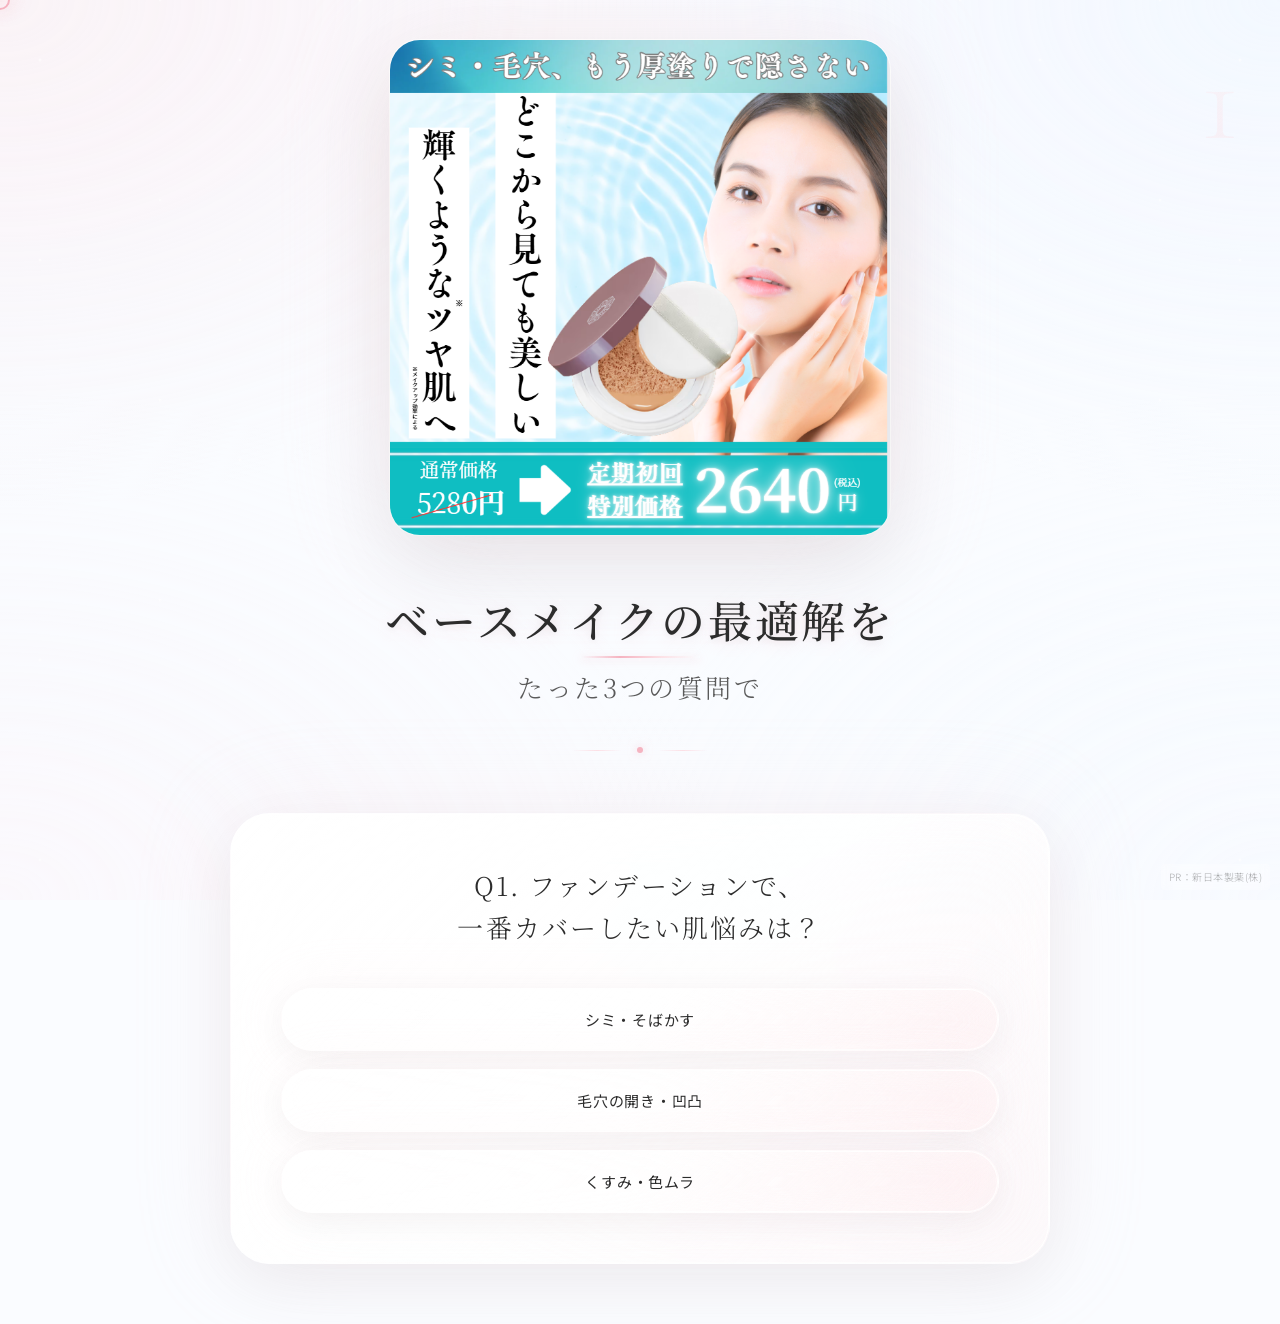
==== index.html @ d96830e3 "Remove comma from second line of main copy 🤖 Generated with [Claude Code](https://claude.com/claude-" ====
<!DOCTYPE html>
<html lang="ja">
<head>
    <meta charset="UTF-8">
    <meta name="viewport" content="width=device-width, initial-scale=1.0">
    <title>パーフェクトワン | 3つの質問で、ベースメイクの最適解を。</title>
    <link rel="stylesheet" href="styles.css">
    <link rel="preconnect" href="https://fonts.googleapis.com">
    <link rel="preconnect" href="https://fonts.gstatic.com" crossorigin>
    <link href="https://fonts.googleapis.com/css2?family=Cormorant+Garamond:wght@300;400;500;600&family=Noto+Serif+JP:wght@200;300;400;500&family=Noto+Sans+JP:wght@100;300;400;500;700&display=swap" rel="stylesheet">
    
    <!-- Meta Pixel Code -->
    <script>
    !function(f,b,e,v,n,t,s)
    {if(f.fbq)return;n=f.fbq=function(){n.callMethod?
    n.callMethod.apply(n,arguments):n.queue.push(arguments)};
    if(!f._fbq)f._fbq=n;n.push=n;n.loaded=!0;n.version='2.0';
    n.queue=[];t=b.createElement(e);t.async=!0;
    t.src=v;s=b.getElementsByTagName(e)[0];
    s.parentNode.insertBefore(t,s)}(window, document,'script',
    'https://connect.facebook.net/en_US/fbevents.js');
    fbq('init', '1067499045293329');
    fbq('track', 'PageView');
    </script>
    <noscript><img height="1" width="1" style="display:none"
    src="https://www.facebook.com/tr?id=1067499045293329&ev=PageView&noscript=1"
    /></noscript>
    <!-- End Meta Pixel Code -->
</head>
<body>
    <div id="app">
        <section id="section1" class="section active">
            <div class="container">
                <div class="main-visual">
                    <a href="https://www.shinnihonseiyaku.co.jp/lp/promotion/cosme/2375b_19/" class="product-link" target="_blank" rel="noopener noreferrer">
                        <img src="public/perfect-one-cushion.png" alt="パーフェクトワン グロウ＆カバークッションファンデーション" class="product-image">
                    </a>
                </div>
                <div class="main-copy-container">
                    <h1 class="main-copy">
                        <span class="copy-line1">ベースメイクの最適解を</span>
                        <span class="copy-line2">たった3つの質問で</span>
                    </h1>
                    <div class="copy-decoration">
                        <span class="deco-line"></span>
                        <span class="deco-dot"></span>
                        <span class="deco-line"></span>
                    </div>
                </div>
                <div class="question-area">
                    <h2 class="question-title">Q1. ファンデーションで、<br>一番カバーしたい肌悩みは？</h2>
                    <div class="options">
                        <button class="option-button q1-a" data-answer="A" onclick="selectAnswer(1, 'A')">
                            <span class="option-label">シミ・そばかす</span>
                        </button>
                        <button class="option-button q1-b" data-answer="B" onclick="selectAnswer(1, 'B')">
                            <span class="option-label">毛穴の開き・凹凸</span>
                        </button>
                        <button class="option-button q1-c" data-answer="C" onclick="selectAnswer(1, 'C')">
                            <span class="option-label">くすみ・色ムラ</span>
                        </button>
                    </div>
                </div>
            </div>
        </section>

        <section id="section2" class="section">
            <div class="container">
                <div class="progress-bar">
                    <span class="progress-text">Q2 / 全3問</span>
                    <div class="progress-track">
                        <div class="progress-fill" style="width: 66.67%;"></div>
                    </div>
                </div>
                <div class="question-area">
                    <h2 class="question-title">Q2. ファンデーションに、<br>本当に求めることは？</h2>
                    <div class="options">
                        <button class="option-button q2-a" data-answer="A" onclick="selectAnswer(2, 'A')">
                            <span class="option-label">テクニックいらずの手軽さ</span>
                        </button>
                        <button class="option-button q2-b" data-answer="B" onclick="selectAnswer(2, 'B')">
                            <span class="option-label">カバー力と<br>軽い付け心地の両立</span>
                        </button>
                        <button class="option-button q2-c" data-answer="C" onclick="selectAnswer(2, 'C')">
                            <span class="option-label">メイク中のスキンケア効果</span>
                        </button>
                    </div>
                </div>
            </div>
        </section>

        <section id="section3" class="section">
            <div class="container">
                <div class="progress-bar">
                    <span class="progress-text">Q3 / 全3問</span>
                    <div class="progress-track">
                        <div class="progress-fill" style="width: 100%;"></div>
                    </div>
                </div>
                <div class="question-area">
                    <h2 class="question-title">Q3. あなたが目指す、<br>理想の仕上がりは？</h2>
                    <div class="options">
                        <button class="option-button q3-a" data-answer="A" onclick="selectAnswer(3, 'A')">
                            <span class="option-label">うるおいに満ちたツヤ肌</span>
                        </button>
                        <button class="option-button q3-b" data-answer="B" onclick="selectAnswer(3, 'B')">
                            <span class="option-label">なめらかで均一な陶器肌</span>
                        </button>
                        <button class="option-button q3-c" data-answer="C" onclick="selectAnswer(3, 'C')">
                            <span class="option-label">血色感のある明るい肌</span>
                        </button>
                    </div>
                </div>
            </div>
        </section>

        <section id="loading-section" class="section">
            <div class="container">
                <div class="loading-content">
                    <p class="thank-you">ありがとうございます。</p>
                    <p class="leading-text">では、そんなあなたへ...</p>
                    <div class="loading-animation">
                        <div class="ripple-container">
                            <div class="ripple"></div>
                            <div class="ripple"></div>
                            <div class="ripple"></div>
                        </div>
                    </div>
                    <p class="loading-text">最適なご提案を準備しています...</p>
                </div>
            </div>
        </section>
    </div>

    <!-- PR表記 -->
    <footer class="pr-footer">
        <p>PR：新日本製薬(株)</p>
    </footer>

    <script src="script.js"></script>
</body>
</html>
---- styles.css ----
* {
    margin: 0;
    padding: 0;
    box-sizing: border-box;
}

:root {
    --primary-color: #ffffff;
    --accent-color: #fce0e5;
    --accent-light: #fff5f7;
    --accent-dark: #f5b3c0;
    --accent-gradient: linear-gradient(135deg, #fff0f3 0%, #fce0e5 50%, #f5b3c0 100%);
    --premium-gradient: linear-gradient(135deg, #fafcff 0%, #f5f9ff 25%, #fff5f8 75%, #fce0e5 100%);
    --glass-gradient: linear-gradient(135deg, rgba(255,255,255,0.9) 0%, rgba(255,255,255,0.7) 50%, rgba(252,224,229,0.3) 100%);
    --shine-gradient: linear-gradient(45deg, transparent 30%, rgba(255,255,255,0.8) 50%, transparent 70%);
    --text-primary: #2c2c2c;
    --text-secondary: #5a5a5a;
    --border-color: rgba(255, 255, 255, 0.3);
    --glass-bg: rgba(255, 255, 255, 0.85);
    --shadow-light: 0 10px 40px rgba(252, 224, 229, 0.3);
    --shadow-medium: 0 20px 60px rgba(252, 224, 229, 0.4);
    --shadow-glow: 0 0 80px rgba(252, 224, 229, 0.6);
    --backdrop-blur: blur(20px);
}

body {
    font-family: 'Noto Sans JP', 'Cormorant Garamond', -apple-system, BlinkMacSystemFont, sans-serif;
    background: #fafcff;
    color: var(--text-primary);
    line-height: 1.8;
    overflow-x: hidden;
    min-height: 100vh;
    position: relative;
    cursor: none;
    font-weight: 300;
    letter-spacing: 0.02em;
}

/* タッチデバイスではデフォルトカーソル */
@media (hover: none) and (pointer: coarse) {
    body {
        cursor: auto;
    }
    .cursor, .cursor-follower {
        display: none;
    }
}

/* 背景の水彩エフェクト */
body::before {
    content: '';
    position: fixed;
    top: 0;
    left: 0;
    right: 0;
    bottom: 0;
    background: 
        radial-gradient(ellipse at top left, rgba(252, 224, 229, 0.4) 0%, transparent 40%),
        radial-gradient(ellipse at top right, rgba(230, 240, 255, 0.4) 0%, transparent 40%),
        radial-gradient(ellipse at bottom left, rgba(255, 240, 245, 0.3) 0%, transparent 40%),
        radial-gradient(ellipse at bottom right, rgba(240, 248, 255, 0.3) 0%, transparent 40%);
    opacity: 0.8;
    z-index: 0;
    animation: watercolor 20s ease-in-out infinite;
}

@keyframes watercolor {
    0%, 100% {
        transform: scale(1) rotate(0deg);
        filter: blur(40px);
    }
    50% {
        transform: scale(1.1) rotate(5deg);
        filter: blur(60px);
    }
}

/* キラキラエフェクト */
body::after {
    content: '';
    position: fixed;
    top: 0;
    left: 0;
    width: 100%;
    height: 100%;
    background-image: 
        radial-gradient(2px 2px at 20% 30%, rgba(255,255,255,0.9), transparent),
        radial-gradient(2px 2px at 60% 70%, rgba(255,255,255,0.8), transparent),
        radial-gradient(1px 1px at 90% 10%, rgba(255,255,255,0.9), transparent),
        radial-gradient(1px 1px at 15% 80%, rgba(255,255,255,0.8), transparent);
    background-size: 200px 200px;
    background-position: 0 0, 40px 60px, 130px 270px, 70px 100px;
    animation: sparkle 10s linear infinite;
    z-index: 1;
    pointer-events: none;
}

@keyframes sparkle {
    to {
        background-position: 200px 0, 240px 60px, 330px 270px, 270px 100px;
    }
}

/* カスタムカーソル */
.cursor {
    position: absolute;
    width: 20px;
    height: 20px;
    border: 2px solid var(--accent-dark);
    background: rgba(252, 224, 229, 0.2);
    border-radius: 50%;
    pointer-events: none;
    z-index: 9999;
    transform: translate(-50%, -50%);
    box-shadow: 
        0 0 20px rgba(252, 224, 229, 0.6),
        inset 0 0 10px rgba(255, 255, 255, 0.3);
    transition: opacity 0.3s ease, border-color 0.3s ease, background-color 0.3s ease, transform 0.3s ease;
    will-change: left, top;
}

.cursor-follower {
    position: absolute;
    width: 40px;
    height: 40px;
    background: radial-gradient(circle, rgba(252, 224, 229, 0.4) 0%, transparent 70%);
    border-radius: 50%;
    pointer-events: none;
    z-index: 9998;
    transform: translate(-50%, -50%);
    filter: blur(4px);
    transition: opacity 0.3s ease;
    will-change: left, top;
}

.cursor.cursor-hover {
    border-color: var(--accent-color);
    background: rgba(252, 224, 229, 0.4);
    transform: translate(-50%, -50%) scale(1.5);
}

.cursor-follower.cursor-hover {
    transform: translate(-50%, -50%) scale(1.2);
    background: radial-gradient(circle, rgba(252, 224, 229, 0.6) 0%, transparent 70%);
}

#app {
    min-height: 100vh;
    position: relative;
    z-index: 2;
}

.section {
    display: none;
    min-height: 100vh;
    padding: 40px 0 60px 0;
    opacity: 0;
    transform: translateY(30px);
    transition: all 0.8s cubic-bezier(0.25, 0.46, 0.45, 0.94);
}

.section.active {
    display: flex;
    align-items: center;
    justify-content: center;
    opacity: 1;
    transform: translateY(0);
    animation: sectionReveal 0.8s cubic-bezier(0.25, 0.46, 0.45, 0.94);
}

@keyframes sectionReveal {
    0% {
        opacity: 0;
        transform: translateY(30px) scale(0.98);
        filter: blur(8px);
    }
    100% {
        opacity: 1;
        transform: translateY(0) scale(1);
        filter: blur(0);
    }
}

.container {
    max-width: 900px;
    margin: 0 auto;
    padding: 0 40px;
    width: 100%;
}

/* 質問番号表示 */
.question-number {
    position: absolute;
    top: 40px;
    right: 40px;
    font-size: 120px;
    font-weight: 100;
    color: transparent;
    font-family: 'Cormorant Garamond', serif;
    line-height: 1;
    z-index: 1;
    background: linear-gradient(135deg, rgba(252, 224, 229, 0.2), rgba(252, 224, 229, 0.4));
    -webkit-background-clip: text;
    background-clip: text;
    animation: numberGlow 3s ease-in-out infinite;
}

@keyframes numberGlow {
    0%, 100% {
        filter: drop-shadow(0 0 20px rgba(252, 224, 229, 0.5));
    }
    50% {
        filter: drop-shadow(0 0 40px rgba(252, 224, 229, 0.8));
    }
}

.main-visual {
    text-align: center;
    margin-bottom: 50px;
    position: relative;
}

.product-image {
    width: 100%;
    max-width: 500px;
    height: auto;
    border-radius: 30px;
    box-shadow: 
        0 30px 80px rgba(0, 0, 0, 0.08),
        0 0 0 1px rgba(255, 255, 255, 0.9),
        inset 0 0 30px rgba(255, 255, 255, 0.5),
        0 0 120px rgba(252, 224, 229, 0.4);
    transition: all 0.6s cubic-bezier(0.25, 0.46, 0.45, 0.94);
    animation: floatImage 8s ease-in-out infinite;
    position: relative;
    overflow: hidden;
}

.product-image::before {
    content: '';
    position: absolute;
    top: -50%;
    left: -50%;
    width: 200%;
    height: 200%;
    background: var(--shine-gradient);
    transform: rotate(45deg);
    animation: imageShine 6s ease-in-out infinite;
}

@keyframes imageShine {
    0%, 100% {
        transform: translateX(-100%) translateY(-100%) rotate(45deg);
    }
    50% {
        transform: translateX(100%) translateY(100%) rotate(45deg);
    }
}

@keyframes floatImage {
    0%, 100% {
        transform: translateY(0);
    }
    25% {
        transform: translateY(-15px);
    }
    75% {
        transform: translateY(-5px);
    }
}

.product-image:hover {
    transform: scale(1.02);
    box-shadow: 
        0 40px 100px rgba(0, 0, 0, 0.1),
        0 0 0 1px rgba(255, 255, 255, 1),
        0 0 150px rgba(252, 224, 229, 0.6);
}

.main-copy-container {
    text-align: center;
    margin-bottom: 60px;
    opacity: 0;
    animation: fadeInUp 1s ease-out 0.3s forwards;
}


.main-copy {
    font-family: 'Noto Serif JP', 'Cormorant Garamond', serif;
    color: var(--text-primary);
    line-height: 1.6;
    margin-bottom: 40px;
    text-align: center;
}

.copy-line1 {
    display: block;
    font-size: clamp(28px, 4.5vw, 44px);
    font-weight: 500;
    letter-spacing: 0.06em;
    margin-bottom: 16px;
    opacity: 0;
    animation: fadeInRight 0.8s ease-out 0.6s forwards;
    color: var(--text-primary);
    text-shadow: 
        0 4px 16px rgba(252, 224, 229, 0.6),
        0 2px 8px rgba(0, 0, 0, 0.08);
    position: relative;
    line-height: 1.2;
}

.copy-line1::after {
    content: '';
    position: absolute;
    bottom: -12px;
    left: 50%;
    transform: translateX(-50%);
    width: 120px;
    height: 2px;
    background: linear-gradient(90deg, transparent, var(--accent-dark), var(--accent-color), transparent);
    opacity: 0;
    animation: fadeIn 1s ease-out 1.2s forwards;
    box-shadow: 0 2px 8px rgba(245, 179, 192, 0.4);
}

.copy-line2 {
    display: block;
    font-size: clamp(20px, 3vw, 26px);
    font-weight: 300;
    letter-spacing: 0.1em;
    opacity: 0;
    animation: fadeInLeft 0.8s ease-out 0.9s forwards;
    position: relative;
    color: var(--text-secondary);
    margin-top: 20px;
}


@keyframes numberPulse {
    0%, 100% {
        transform: scale(1) translateY(0);
        color: var(--accent-dark);
    }
    50% {
        transform: scale(1.05) translateY(-2px);
        color: var(--accent-color);
    }
}

@keyframes numberGlow {
    0%, 100% {
        opacity: 0.6;
        transform: translate(-50%, -50%) scale(1);
    }
    50% {
        opacity: 0.9;
        transform: translate(-50%, -50%) scale(1.1);
    }
}

.copy-decoration {
    display: flex;
    align-items: center;
    justify-content: center;
    gap: 15px;
    opacity: 0;
    animation: fadeIn 1s ease-out 1.4s forwards;
    margin-top: 30px;
}

.deco-line {
    display: inline-block;
    width: 50px;
    height: 1px;
    background: linear-gradient(90deg, transparent, var(--accent-color), transparent);
    position: relative;
    overflow: hidden;
}

.deco-line::after {
    content: '';
    position: absolute;
    top: 0;
    left: -100%;
    width: 100%;
    height: 100%;
    background: linear-gradient(90deg, transparent, rgba(255,255,255,0.8), transparent);
    animation: lineShine 3s ease-in-out infinite;
}

@keyframes lineShine {
    0% {
        left: -100%;
    }
    50%, 100% {
        left: 100%;
    }
}

.deco-dot {
    display: inline-block;
    width: 6px;
    height: 6px;
    background: var(--accent-dark);
    border-radius: 50%;
    box-shadow: 0 0 10px rgba(245, 179, 192, 0.6);
    animation: dotGlow 2s ease-in-out infinite;
}

@keyframes dotGlow {
    0%, 100% {
        box-shadow: 0 0 10px rgba(245, 179, 192, 0.6);
    }
    50% {
        box-shadow: 0 0 20px rgba(245, 179, 192, 0.9);
    }
}

@keyframes fadeInDown {
    from {
        opacity: 0;
        transform: translateY(-20px);
    }
    to {
        opacity: 1;
        transform: translateY(0);
    }
}

@keyframes fadeInRight {
    from {
        opacity: 0;
        transform: translateX(-30px);
    }
    to {
        opacity: 1;
        transform: translateX(0);
    }
}

@keyframes fadeInLeft {
    from {
        opacity: 0;
        transform: translateX(30px);
    }
    to {
        opacity: 1;
        transform: translateX(0);
    }
}

@keyframes fadeIn {
    from {
        opacity: 0;
    }
    to {
        opacity: 1;
    }
}


.progress-bar {
    margin-bottom: 60px;
    opacity: 0;
    animation: fadeInUp 0.8s ease-out 0.2s forwards;
}

.progress-text {
    display: block;
    text-align: center;
    font-size: 13px;
    color: var(--text-secondary);
    margin-bottom: 20px;
    font-weight: 400;
    letter-spacing: 0.12em;
    text-transform: none;
    font-family: 'Noto Sans JP', sans-serif;
}

.progress-track {
    width: 100%;
    height: 8px;
    background: linear-gradient(90deg, rgba(252, 224, 229, 0.1), rgba(252, 224, 229, 0.2));
    border-radius: 100px;
    overflow: hidden;
    position: relative;
    box-shadow: 
        inset 0 2px 4px rgba(0, 0, 0, 0.05),
        0 0 20px rgba(252, 224, 229, 0.2);
}

.progress-fill {
    height: 100%;
    background: linear-gradient(90deg, #fce0e5 0%, #f5b3c0 50%, #fce0e5 100%);
    background-size: 200% 100%;
    border-radius: 100px;
    transition: width 1s cubic-bezier(0.65, 0, 0.35, 1);
    position: relative;
    box-shadow: 0 0 20px rgba(245, 179, 192, 0.6);
    animation: gradientFlow 3s ease infinite;
}

@keyframes gradientFlow {
    0% {
        background-position: 0% 50%;
    }
    100% {
        background-position: 200% 50%;
    }
}

.progress-fill::after {
    content: '';
    position: absolute;
    top: 0;
    left: 0;
    right: 0;
    bottom: 0;
    background: linear-gradient(90deg, transparent, rgba(255, 255, 255, 0.8), transparent);
    animation: shimmer 2s infinite;
}

@keyframes shimmer {
    0% {
        transform: translateX(-200%);
    }
    100% {
        transform: translateX(200%);
    }
}

.question-area {
    background: var(--glass-gradient);
    backdrop-filter: var(--backdrop-blur);
    padding: 50px;
    border-radius: 40px;
    box-shadow: 
        0 20px 60px rgba(0, 0, 0, 0.05),
        inset 0 0 0 1px rgba(255, 255, 255, 0.9),
        inset 0 0 80px rgba(255, 255, 255, 0.5),
        0 0 100px rgba(252, 224, 229, 0.3);
    border: 1px solid var(--border-color);
    opacity: 0;
    animation: fadeInUp 0.8s ease-out 0.4s forwards;
    position: relative;
    overflow: hidden;
}

.question-area::before {
    content: '';
    position: absolute;
    top: -100%;
    left: -100%;
    width: 300%;
    height: 300%;
    background: radial-gradient(circle, rgba(255, 255, 255, 0.4) 0%, transparent 70%);
    animation: glassRotate 20s linear infinite;
    pointer-events: none;
}

@keyframes glassRotate {
    to {
        transform: rotate(360deg);
    }
}

.question-title {
    font-family: 'Noto Serif JP', serif;
    font-size: clamp(20px, 2.8vw, 26px);
    font-weight: 300;
    text-align: center;
    margin-bottom: 40px;
    color: var(--text-primary);
    letter-spacing: 0.08em;
    line-height: 1.6;
    position: relative;
    z-index: 1;
    white-space: nowrap;
}

.options {
    display: flex;
    flex-direction: column;
    gap: 18px;
    position: relative;
    z-index: 1;
}

.option-button {
    background: var(--glass-gradient);
    backdrop-filter: var(--backdrop-blur);
    border: 1px solid rgba(255, 255, 255, 0.5);
    border-radius: 60px;
    padding: 20px 40px;
    font-size: 15px;
    font-weight: 400;
    font-family: 'Noto Sans JP', sans-serif;
    color: var(--text-primary);
    cursor: none;
    transition: all 0.35s cubic-bezier(0.25, 0.46, 0.45, 0.94);
    text-align: center;
    position: relative;
    overflow: hidden;
    letter-spacing: 0.05em;
    opacity: 0;
    animation: fadeInUp 0.6s ease-out forwards;
    box-shadow: 
        0 8px 32px rgba(0, 0, 0, 0.04),
        inset 0 0 0 1px rgba(255, 255, 255, 0.9),
        inset 0 0 40px rgba(255, 255, 255, 0.3),
        0 0 60px rgba(252, 224, 229, 0.2);
}

.option-button::before {
    content: '';
    position: absolute;
    top: 0;
    left: -100%;
    width: 100%;
    height: 100%;
    background: var(--shine-gradient);
    transition: left 0.5s ease;
}

.option-button:hover::before {
    left: 100%;
}

.option-button:nth-child(1) {
    animation-delay: 0.3s;
}

.option-button:nth-child(2) {
    animation-delay: 0.4s;
}

.option-button:nth-child(3) {
    animation-delay: 0.5s;
}

.option-button:hover {
    transform: translateY(-3px);
    box-shadow: 
        0 12px 40px rgba(0, 0, 0, 0.08),
        inset 0 0 0 1px rgba(255, 255, 255, 1),
        inset 0 0 60px rgba(252, 224, 229, 0.3),
        0 0 80px rgba(252, 224, 229, 0.4);
    border-color: rgba(252, 224, 229, 0.5);
    background: linear-gradient(135deg, rgba(255,255,255,0.95) 0%, rgba(255,255,255,0.8) 50%, rgba(252,224,229,0.4) 100%);
}

.option-button:active {
    transform: translateY(-1px);
}

.option-label {
    position: relative;
    z-index: 1;
    white-space: nowrap;
}

/* ローディング画面 */
.loading-content {
    text-align: center;
    padding: 80px 20px;
    position: relative;
}

.thank-you {
    font-family: 'Cormorant Garamond', 'Noto Serif JP', serif;
    font-size: 36px;
    font-weight: 300;
    color: var(--text-primary);
    margin-bottom: 30px;
    opacity: 0;
    animation: fadeInUp 1s ease-out forwards;
    letter-spacing: 0.1em;
    text-shadow: 0 2px 10px rgba(0, 0, 0, 0.05);
    white-space: nowrap;
}

.leading-text {
    font-family: 'Noto Sans JP', sans-serif;
    font-size: 20px;
    font-weight: 300;
    color: var(--text-secondary);
    margin-bottom: 80px;
    opacity: 0;
    animation: fadeInUp 1s ease-out 0.3s forwards;
    letter-spacing: 0.08em;
}

.loading-animation {
    margin: 80px auto;
    position: relative;
    width: 250px;
    height: 250px;
}

.ripple-container {
    position: relative;
    width: 100%;
    height: 100%;
    filter: drop-shadow(0 0 20px rgba(252, 224, 229, 0.5));
}

.ripple {
    position: absolute;
    border: 3px solid;
    border-radius: 50%;
    opacity: 0;
    background: transparent;
    animation: rippleAnimation 4s cubic-bezier(0.25, 0.46, 0.45, 0.94) infinite;
    border-image: linear-gradient(45deg, var(--accent-color), var(--accent-dark)) 1;
}

@keyframes rippleAnimation {
    0% {
        top: 50%;
        left: 50%;
        width: 0;
        height: 0;
        margin-top: 0;
        margin-left: 0;
        opacity: 1;
        filter: blur(0);
    }
    70% {
        opacity: 0.5;
        filter: blur(1px);
    }
    100% {
        top: 50%;
        left: 50%;
        width: 100%;
        height: 100%;
        margin-top: -50%;
        margin-left: -50%;
        opacity: 0;
        filter: blur(2px);
    }
}

.loading-text {
    font-size: 20px;
    color: var(--text-secondary);
    opacity: 0;
    animation: fadeInUp 1s ease-out 0.6s forwards, pulse 2.5s ease-in-out 1.8s infinite;
    letter-spacing: 0.05em;
    white-space: nowrap;
}

@keyframes pulse {
    0%, 100% {
        opacity: 1;
        transform: scale(1);
    }
    50% {
        opacity: 0.8;
        transform: scale(1.02);
    }
}

@keyframes fadeInUp {
    from {
        opacity: 0;
        transform: translateY(40px);
    }
    to {
        opacity: 1;
        transform: translateY(0);
    }
}

.fade-out {
    animation: fadeOut 0.5s cubic-bezier(0.25, 0.46, 0.45, 0.94) forwards;
}

@keyframes fadeOut {
    from {
        opacity: 1;
        transform: translateX(0);
        filter: blur(0);
    }
    to {
        opacity: 0;
        transform: translateX(-20px);
        filter: blur(5px);
    }
}

/* パーティクル */
.particles {
    position: fixed;
    top: 0;
    left: 0;
    width: 100%;
    height: 100%;
    pointer-events: none;
    z-index: 1;
}

.particle {
    position: absolute;
    width: 4px;
    height: 4px;
    background: radial-gradient(circle, rgba(255, 255, 255, 0.9) 0%, rgba(252, 224, 229, 0.6) 100%);
    border-radius: 50%;
    opacity: 0;
    animation: float linear infinite;
    box-shadow: 
        0 0 10px rgba(255, 255, 255, 0.8),
        0 0 20px rgba(252, 224, 229, 0.6);
}

@keyframes float {
    from {
        transform: translateY(100vh) translateX(0) rotate(0deg);
        opacity: 0;
    }
    10% {
        opacity: 1;
    }
    90% {
        opacity: 1;
    }
    to {
        transform: translateY(-100vh) translateX(100px) rotate(720deg);
        opacity: 0;
    }
}

/* 選択されたボタンのキラキラエフェクト */
.selected {
    animation: selectedGlow 0.8s ease-out;
    background: linear-gradient(135deg, var(--accent-light) 0%, var(--accent-color) 50%, var(--accent-dark) 100%) !important;
    color: #fff !important;
    box-shadow: 
        0 12px 40px rgba(245, 179, 192, 0.4),
        inset 0 0 0 1px rgba(255, 255, 255, 0.9),
        inset 0 0 60px rgba(255, 255, 255, 0.3),
        0 0 100px rgba(252, 224, 229, 0.5) !important;
}

@keyframes selectedGlow {
    0% {
        box-shadow: 0 0 0 0 rgba(252, 224, 229, 0.8);
    }
    100% {
        box-shadow: 0 0 0 40px rgba(252, 224, 229, 0);
    }
}

@media (max-width: 768px) {
    .section {
        padding: 30px 0 50px 0;
    }
    
    .container {
        padding: 0 20px;
    }
    
    .question-number {
        font-size: 80px;
        top: 20px;
        right: 20px;
    }
    
    .product-image {
        max-width: 350px;
    }
    
    .main-visual {
        margin-bottom: 30px;
    }
    
    .main-copy-container {
        margin-bottom: 40px;
    }
    
    .copy-line1 {
        font-size: 28px;
        margin-bottom: 12px;
    }
    
    .copy-line2 {
        font-size: 20px;
        margin-top: 16px;
    }
    
    .copy-decoration {
        margin-top: 20px;
    }
    
    .question-title {
        font-size: 16px;
        margin-bottom: 30px;
        white-space: normal;
        line-height: 1.6;
        padding: 0 10px;
    }

    #section1 .question-title {
        transform: scale(1);
        letter-spacing: 0.05em;
    }

    #section2 .question-title {
        transform: scale(1);
        letter-spacing: 0.05em;
    }

    #section3 .question-title {
        transform: scale(1);
        letter-spacing: 0.05em;
    }
    
    .question-area {
        padding: 35px 20px;
        border-radius: 30px;
        overflow: hidden;
    }
    
    .option-button {
        padding: 20px 35px;
        font-size: 15px;
    }

    .option-button.q1-a .option-label {
        white-space: nowrap;
    }

    .option-button.q1-b .option-label {
        white-space: nowrap;
    }

    .option-button.q1-c .option-label {
        white-space: nowrap;
    }

    .option-button.q2-a .option-label {
        white-space: nowrap;
        transform: scale(0.95);
    }

    .option-button.q2-b .option-label {
        white-space: normal;
        line-height: 1.5;
        transform: scale(0.95);
    }

    .option-button.q2-c .option-label {
        white-space: nowrap;
        transform: scale(0.92);
    }

    .option-button.q3-a .option-label {
        white-space: nowrap;
    }

    .option-button.q3-b .option-label {
        white-space: nowrap;
    }

    .option-button.q3-c .option-label {
        white-space: nowrap;
    }

    .options {
        gap: 16px;
    }
    
    .thank-you {
        font-size: 24px;
        white-space: nowrap;
        letter-spacing: 0.08em;
    }
    
    .leading-text {
        font-size: 18px;
    }
    
    .loading-text {
        font-size: 17px;
        white-space: nowrap;
    }
}

@media (max-width: 480px) {
    .question-title {
        font-size: 15px;
        white-space: normal;
        line-height: 1.6;
    }

    #section1 .question-title {
        transform: scale(1);
        letter-spacing: 0.04em;
    }

    #section2 .question-title {
        transform: scale(1);
        letter-spacing: 0.04em;
    }

    #section3 .question-title {
        transform: scale(1);
        letter-spacing: 0.04em;
    }

    .option-button.q2-a .option-label {
        transform: scale(0.90);
    }

    .option-button.q2-b .option-label {
        transform: scale(0.90);
    }

    .option-button.q2-c .option-label {
        transform: scale(0.88);
    }
    
    .question-area {
        padding: 30px 15px;
    }
    
    .thank-you {
        font-size: 22px;
        transform: scale(0.95);
    }
    
    .loading-text {
        font-size: 16px;
        transform: scale(0.92);
    }
}

@media (max-width: 380px) {
    #section1 .question-title {
        transform: scale(1);
        letter-spacing: 0.03em;
    }

    #section2 .question-title {
        transform: scale(1);
        letter-spacing: 0.03em;
    }

    #section3 .question-title {
        transform: scale(1);
        letter-spacing: 0.03em;
    }

    .option-button.q2-a .option-label {
        transform: scale(0.85);
    }

    .option-button.q2-b .option-label {
        transform: scale(0.85);
    }

    .option-button.q2-c .option-label {
        transform: scale(0.82);
    }
    
    .thank-you {
        font-size: 20px;
        transform: scale(0.85);
        letter-spacing: 0.04em;
    }
    
    .loading-text {
        font-size: 15px;
        transform: scale(0.82);
        letter-spacing: 0.03em;
    }
    
    .leading-text {
        font-size: 17px;
    }
}

@media (max-height: 800px) {
    .section {
        padding: 30px 0 50px 0;
    }
    
    .product-image {
        max-width: 320px;
    }
    
    .main-visual {
        margin-bottom: 20px;
    }
    
    .main-copy-container {
        margin-bottom: 25px;
    }
    
    .copy-line1 {
        font-size: clamp(26px, 4vw, 38px);
    }
    
    .copy-line2 {
        font-size: clamp(18px, 2.8vw, 24px);
    }
    
    .question-area {
        padding: 30px 35px;
    }
    
    .question-title {
        margin-bottom: 25px;
        font-size: clamp(18px, 2.5vw, 24px);
    }
    
    .option-button {
        padding: 16px 35px;
        font-size: 14px;
    }
    
    .options {
        gap: 14px;
    }
    
    .question-number {
        font-size: 100px;
    }
}

@media (prefers-reduced-motion: reduce) {
    * {
        animation-duration: 0.01ms !important;
        animation-iteration-count: 1 !important;
        transition-duration: 0.01ms !important;
    }
}
/* PR表記 */
.pr-footer {
    position: fixed;
    bottom: 10px;
    right: 10px;
    z-index: 1000;
    font-size: 10px;
    color: rgba(44, 44, 44, 0.4);
    font-weight: 300;
    letter-spacing: 0.05em;
    pointer-events: none;
}

.pr-footer p {
    margin: 0;
    padding: 4px 8px;
    background: rgba(255, 255, 255, 0.3);
    border-radius: 4px;
    backdrop-filter: blur(5px);
}

@media (max-width: 768px) {
    .pr-footer {
        font-size: 9px;
        bottom: 8px;
        right: 8px;
    }
    
    .pr-footer p {
        padding: 3px 6px;
    }
}
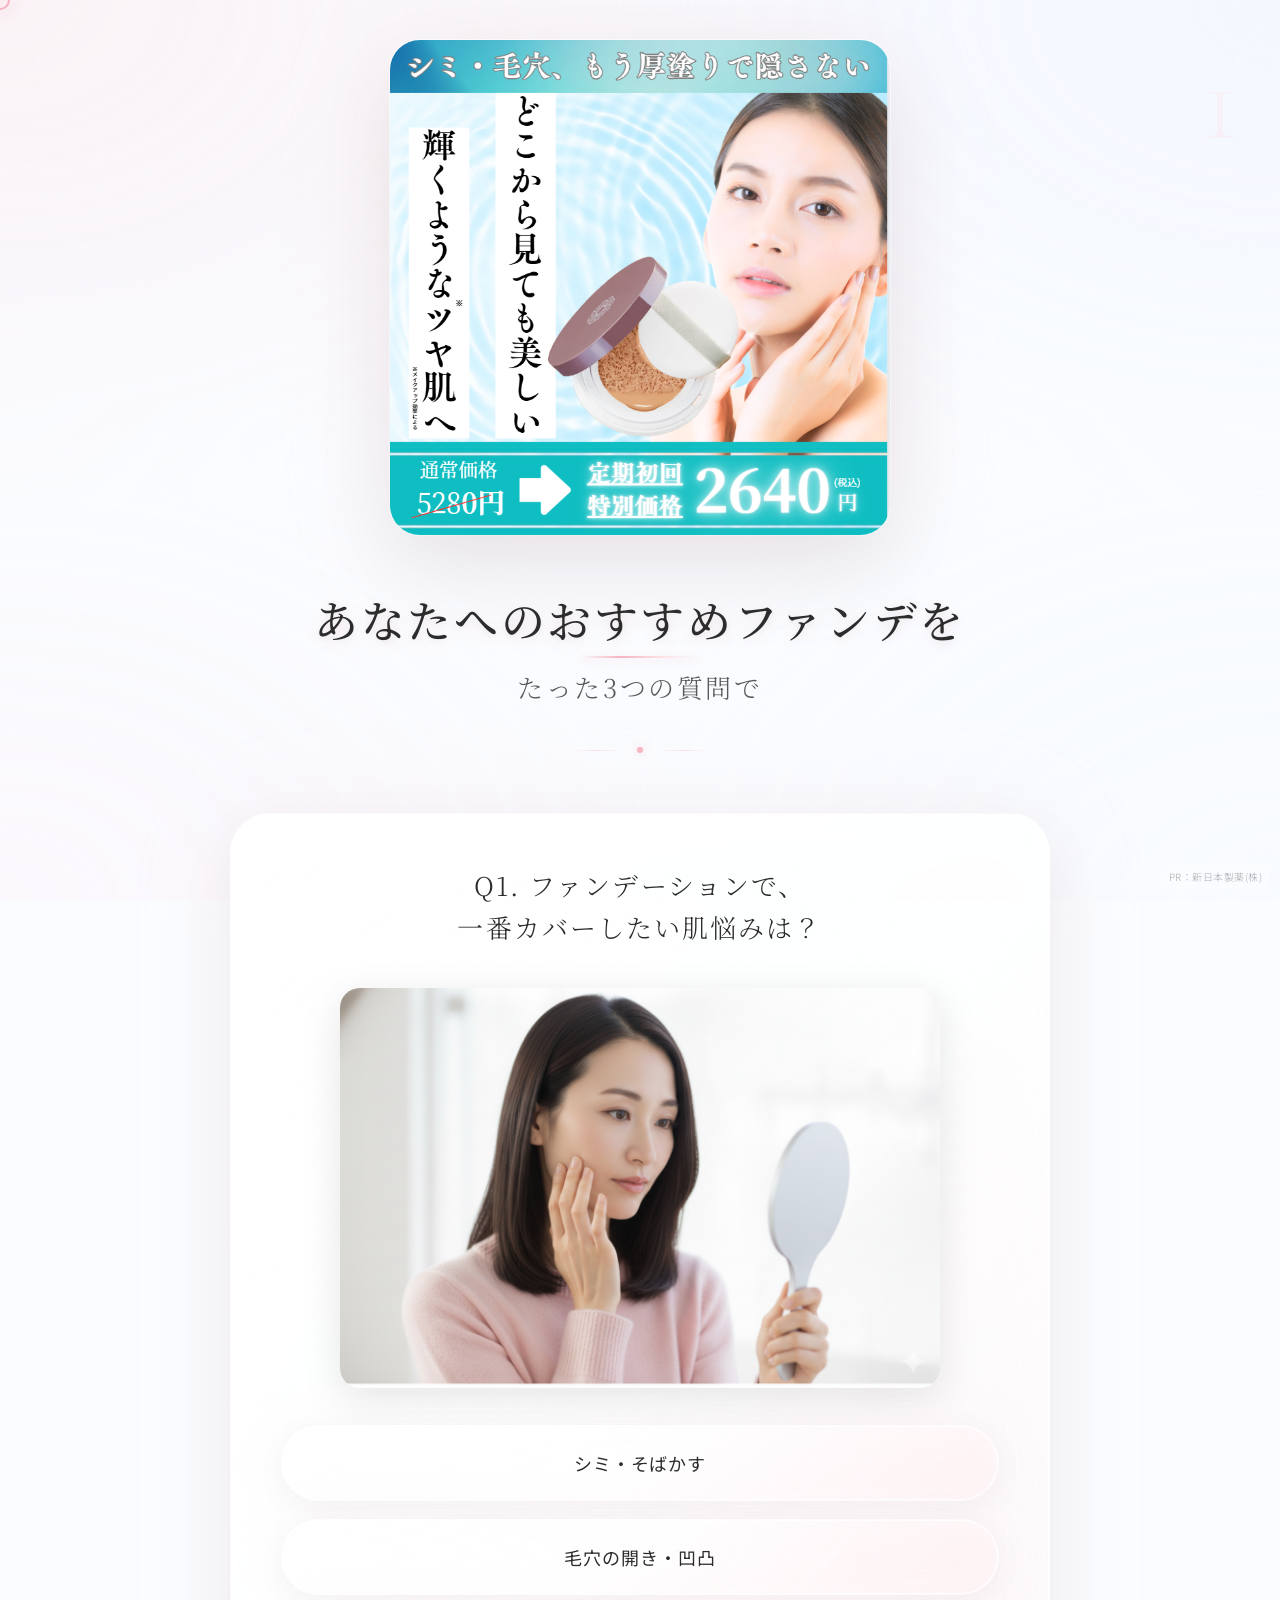
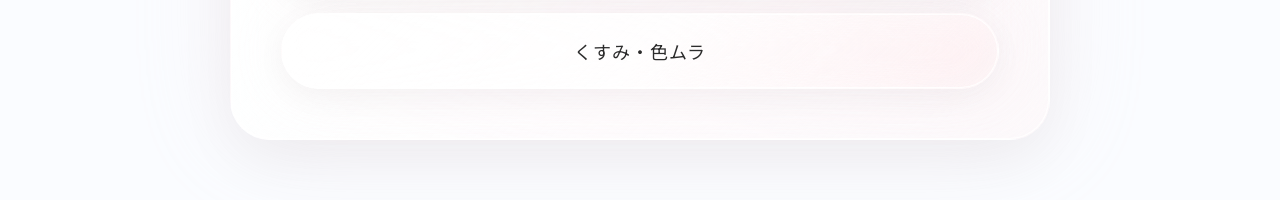
==== commit b99d7872: "LP改修: UIとテキストの改善 - メインコピーを「あなたへのおすすめファンデを」に変更 - Q1の質問文と選択肢の間に画像を追加 - すべての選択肢のフォントサイズを15px→18pxに拡大 - " ====
--- a/index.html
+++ b/index.html
@@ -3,7 +3,7 @@
 <head>
     <meta charset="UTF-8">
     <meta name="viewport" content="width=device-width, initial-scale=1.0">
-    <title>パーフェクトワン | 3つの質問で、ベースメイクの最適解を。</title>
+    <title>パーフェクトワン | たった3つの質問で、ベースメイクの最適解を</title>
     <link rel="stylesheet" href="styles.css">
     <link rel="preconnect" href="https://fonts.googleapis.com">
     <link rel="preconnect" href="https://fonts.gstatic.com" crossorigin>
@@ -38,7 +38,7 @@
                 </div>
                 <div class="main-copy-container">
                     <h1 class="main-copy">
-                        <span class="copy-line1">ベースメイクの最適解を</span>
+                        <span class="copy-line1">あなたへのおすすめファンデを</span>
                         <span class="copy-line2">たった3つの質問で</span>
                     </h1>
                     <div class="copy-decoration">
@@ -49,6 +49,9 @@
                 </div>
                 <div class="question-area">
                     <h2 class="question-title">Q1. ファンデーションで、<br>一番カバーしたい肌悩みは？</h2>
+                    <div class="question-image-container">
+                        <img src="public/question-image.png" alt="肌悩み" class="question-image">
+                    </div>
                     <div class="options">
                         <button class="option-button q1-a" data-answer="A" onclick="selectAnswer(1, 'A')">
                             <span class="option-label">シミ・そばかす</span>
@@ -107,7 +110,7 @@
                             <span class="option-label">なめらかで均一な陶器肌</span>
                         </button>
                         <button class="option-button q3-c" data-answer="C" onclick="selectAnswer(3, 'C')">
-                            <span class="option-label">血色感のある明るい肌</span>
+                            <span class="option-label">肌悩みをカバーしながらも血色感がプラスされた肌</span>
                         </button>
                     </div>
                 </div>
--- a/styles.css
+++ b/styles.css
@@ -578,6 +578,21 @@
     white-space: nowrap;
 }
 
+.question-image-container {
+    text-align: center;
+    margin: 30px 0;
+    position: relative;
+    z-index: 1;
+}
+
+.question-image {
+    width: 100%;
+    max-width: 600px;
+    height: auto;
+    border-radius: 20px;
+    box-shadow: 0 10px 40px rgba(0, 0, 0, 0.1);
+}
+
 .options {
     display: flex;
     flex-direction: column;
@@ -591,8 +606,8 @@
     backdrop-filter: var(--backdrop-blur);
     border: 1px solid rgba(255, 255, 255, 0.5);
     border-radius: 60px;
-    padding: 20px 40px;
-    font-size: 15px;
+    padding: 24px 40px;
+    font-size: 18px;
     font-weight: 400;
     font-family: 'Noto Sans JP', sans-serif;
     color: var(--text-primary);
@@ -604,7 +619,7 @@
     letter-spacing: 0.05em;
     opacity: 0;
     animation: fadeInUp 0.6s ease-out forwards;
-    box-shadow: 
+    box-shadow:
         0 8px 32px rgba(0, 0, 0, 0.04),
         inset 0 0 0 1px rgba(255, 255, 255, 0.9),
         inset 0 0 40px rgba(255, 255, 255, 0.3),
@@ -681,9 +696,9 @@
 
 .leading-text {
     font-family: 'Noto Sans JP', sans-serif;
-    font-size: 20px;
-    font-weight: 300;
-    color: var(--text-secondary);
+    font-size: 28px;
+    font-weight: 500;
+    color: var(--text-primary);
     margin-bottom: 80px;
     opacity: 0;
     animation: fadeInUp 1s ease-out 0.3s forwards;
@@ -742,8 +757,9 @@
 }
 
 .loading-text {
-    font-size: 20px;
-    color: var(--text-secondary);
+    font-size: 26px;
+    font-weight: 500;
+    color: var(--text-primary);
     opacity: 0;
     animation: fadeInUp 1s ease-out 0.6s forwards, pulse 2.5s ease-in-out 1.8s infinite;
     letter-spacing: 0.05em;
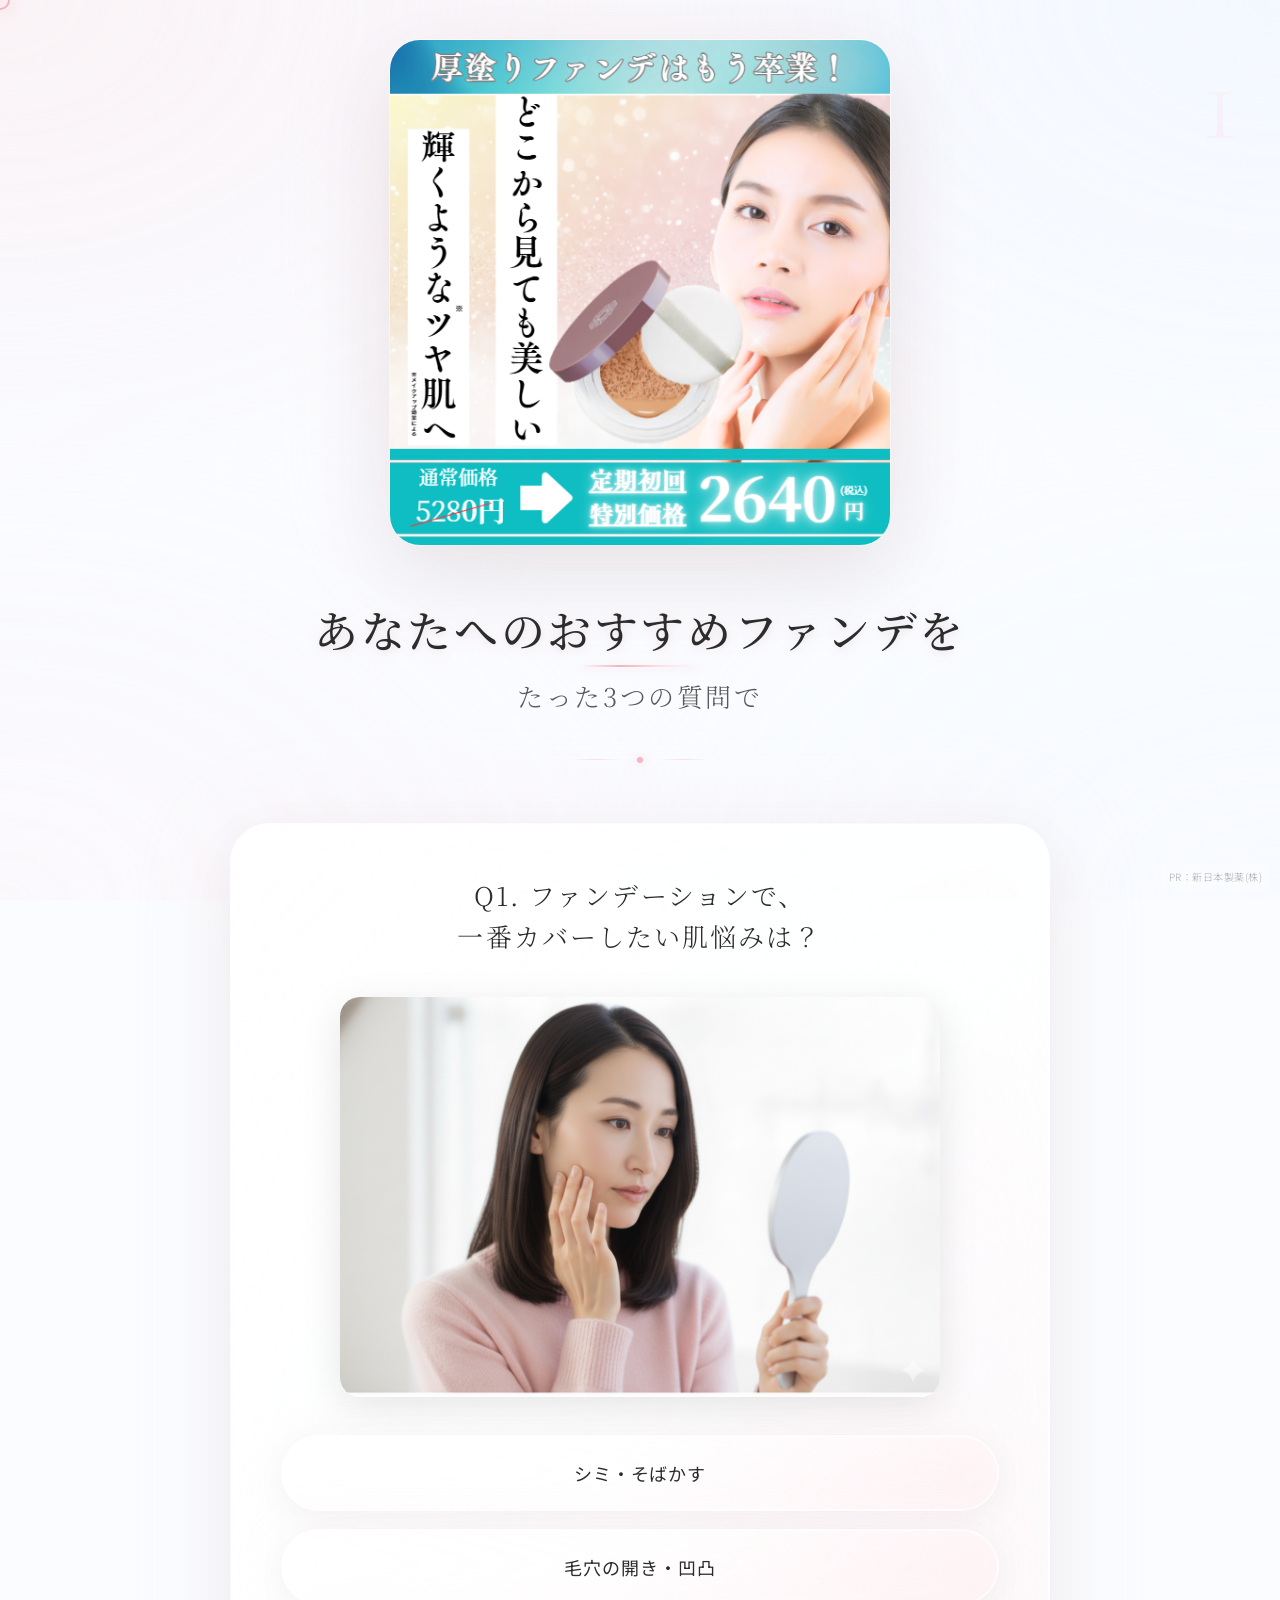
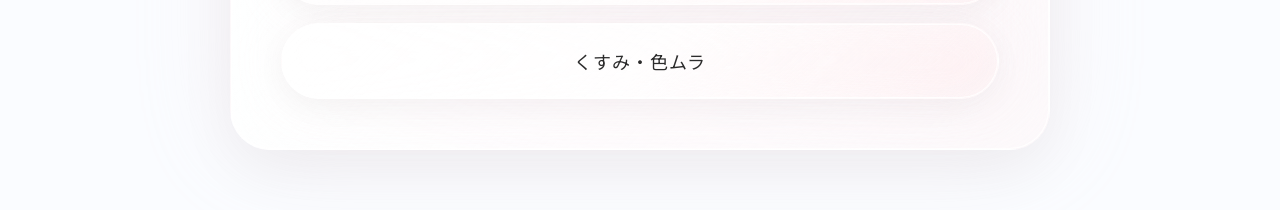
==== commit f53e2077: "Q2に画像を追加 - Q2の質問文と選択肢の間に画像を埋め込み  🤖 Generated with [Claude Code](https://claude.com/claude-code)  Co-" ====
--- a/index.html
+++ b/index.html
@@ -77,6 +77,9 @@
                 </div>
                 <div class="question-area">
                     <h2 class="question-title">Q2. ファンデーションに、<br>本当に求めることは？</h2>
+                    <div class="question-image-container">
+                        <img src="public/question-image-q2.png" alt="ファンデーションに求めること" class="question-image">
+                    </div>
                     <div class="options">
                         <button class="option-button q2-a" data-answer="A" onclick="selectAnswer(2, 'A')">
                             <span class="option-label">テクニックいらずの手軽さ</span>
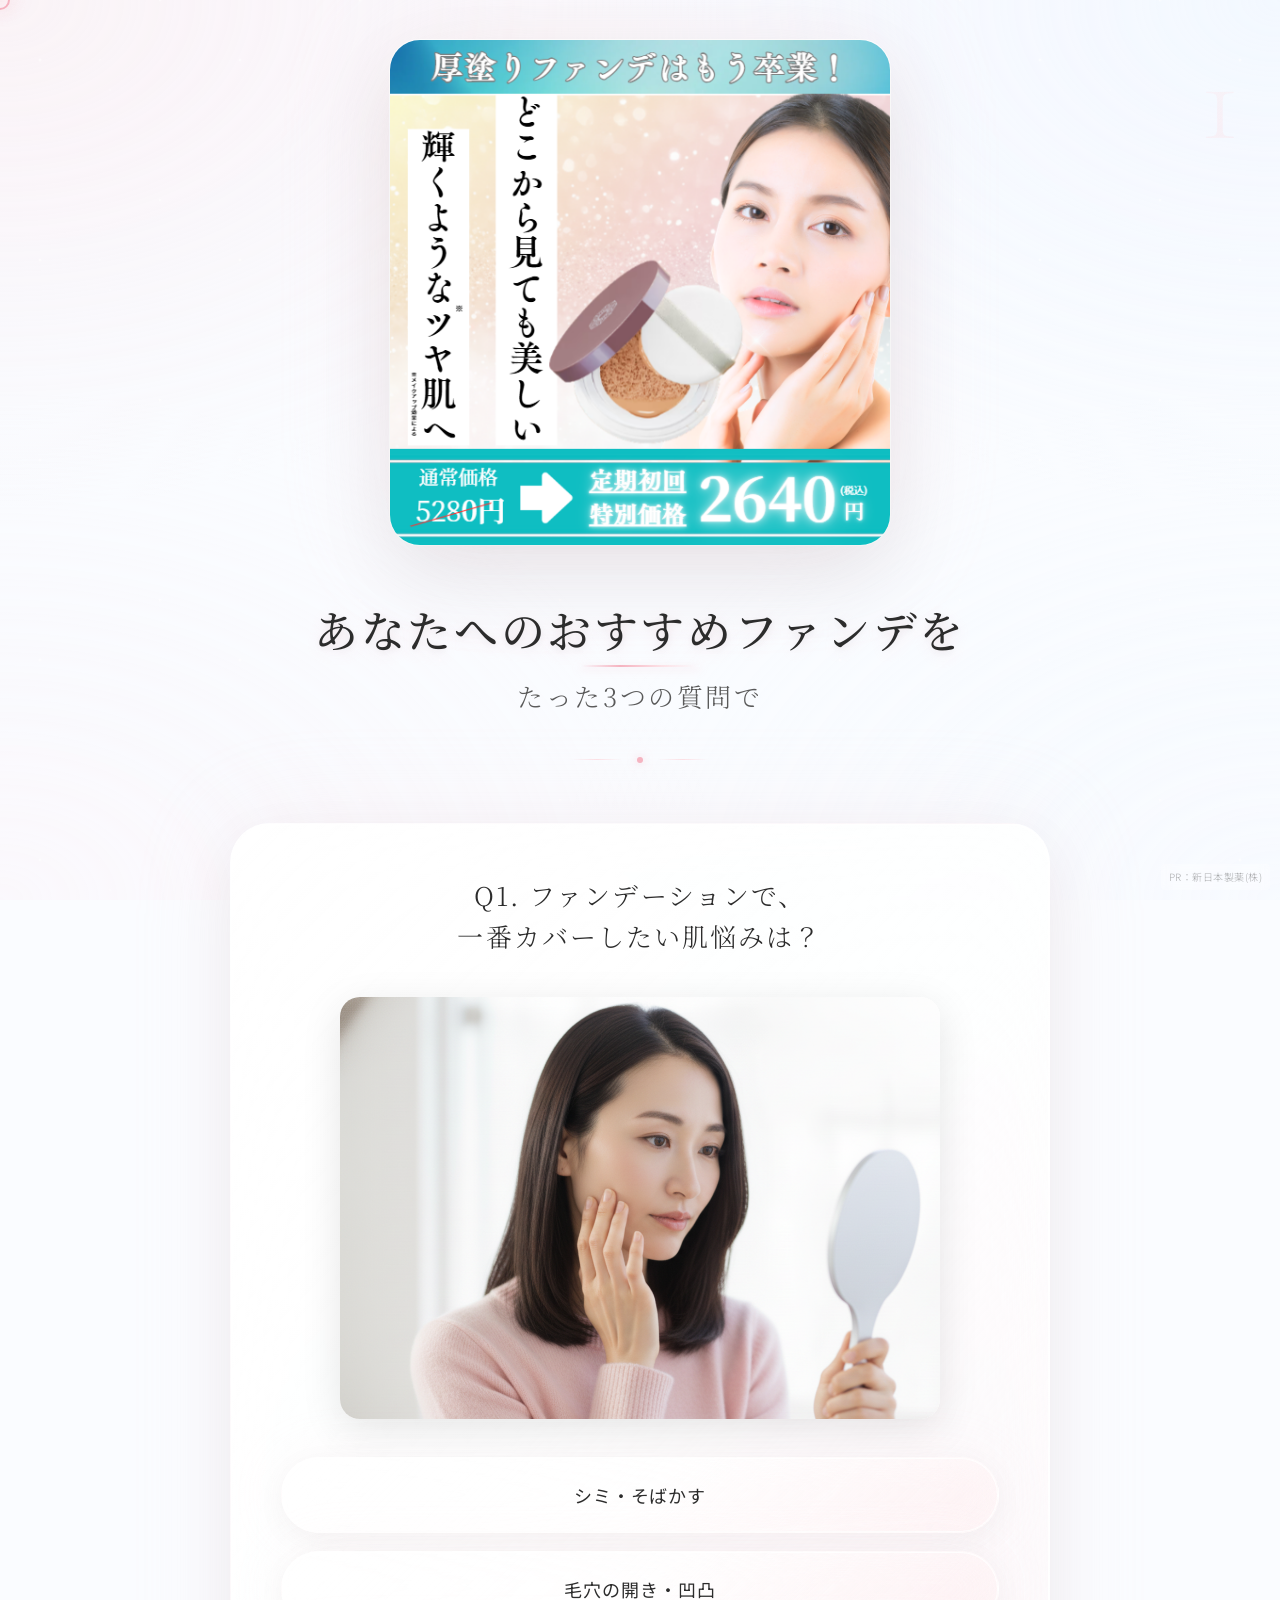
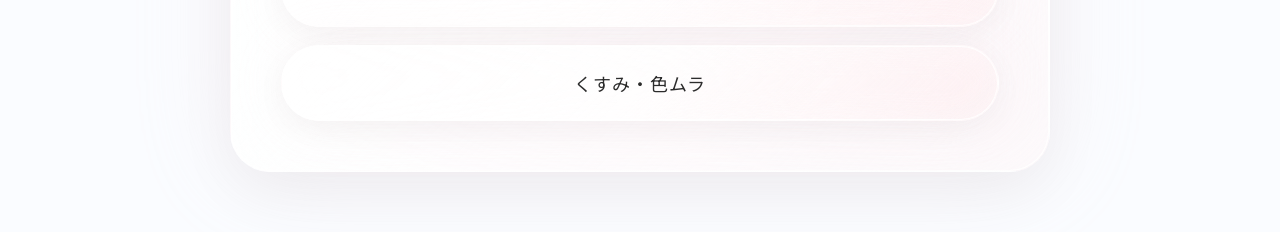
==== commit 47aaa49c: "Q2の画像サイズを縮小 - Q2の画像の最大幅を600px→350pxに変更  🤖 Generated with [Claude Code](https://claude.com/claude-cod" ====
--- a/index.html
+++ b/index.html
@@ -78,7 +78,7 @@
                 <div class="question-area">
                     <h2 class="question-title">Q2. ファンデーションに、<br>本当に求めることは？</h2>
                     <div class="question-image-container">
-                        <img src="public/question-image-q2.png" alt="ファンデーションに求めること" class="question-image">
+                        <img src="public/question-image-q2.png" alt="ファンデーションに求めること" class="question-image question-image-q2">
                     </div>
                     <div class="options">
                         <button class="option-button q2-a" data-answer="A" onclick="selectAnswer(2, 'A')">
@@ -105,6 +105,9 @@
                 </div>
                 <div class="question-area">
                     <h2 class="question-title">Q3. あなたが目指す、<br>理想の仕上がりは？</h2>
+                    <div class="question-image-container">
+                        <img src="public/question-image-q3.png" alt="理想の仕上がり" class="question-image">
+                    </div>
                     <div class="options">
                         <button class="option-button q3-a" data-answer="A" onclick="selectAnswer(3, 'A')">
                             <span class="option-label">うるおいに満ちたツヤ肌</span>
--- a/styles.css
+++ b/styles.css
@@ -593,6 +593,10 @@
     box-shadow: 0 10px 40px rgba(0, 0, 0, 0.1);
 }
 
+.question-image-q2 {
+    max-width: 350px;
+}
+
 .options {
     display: flex;
     flex-direction: column;
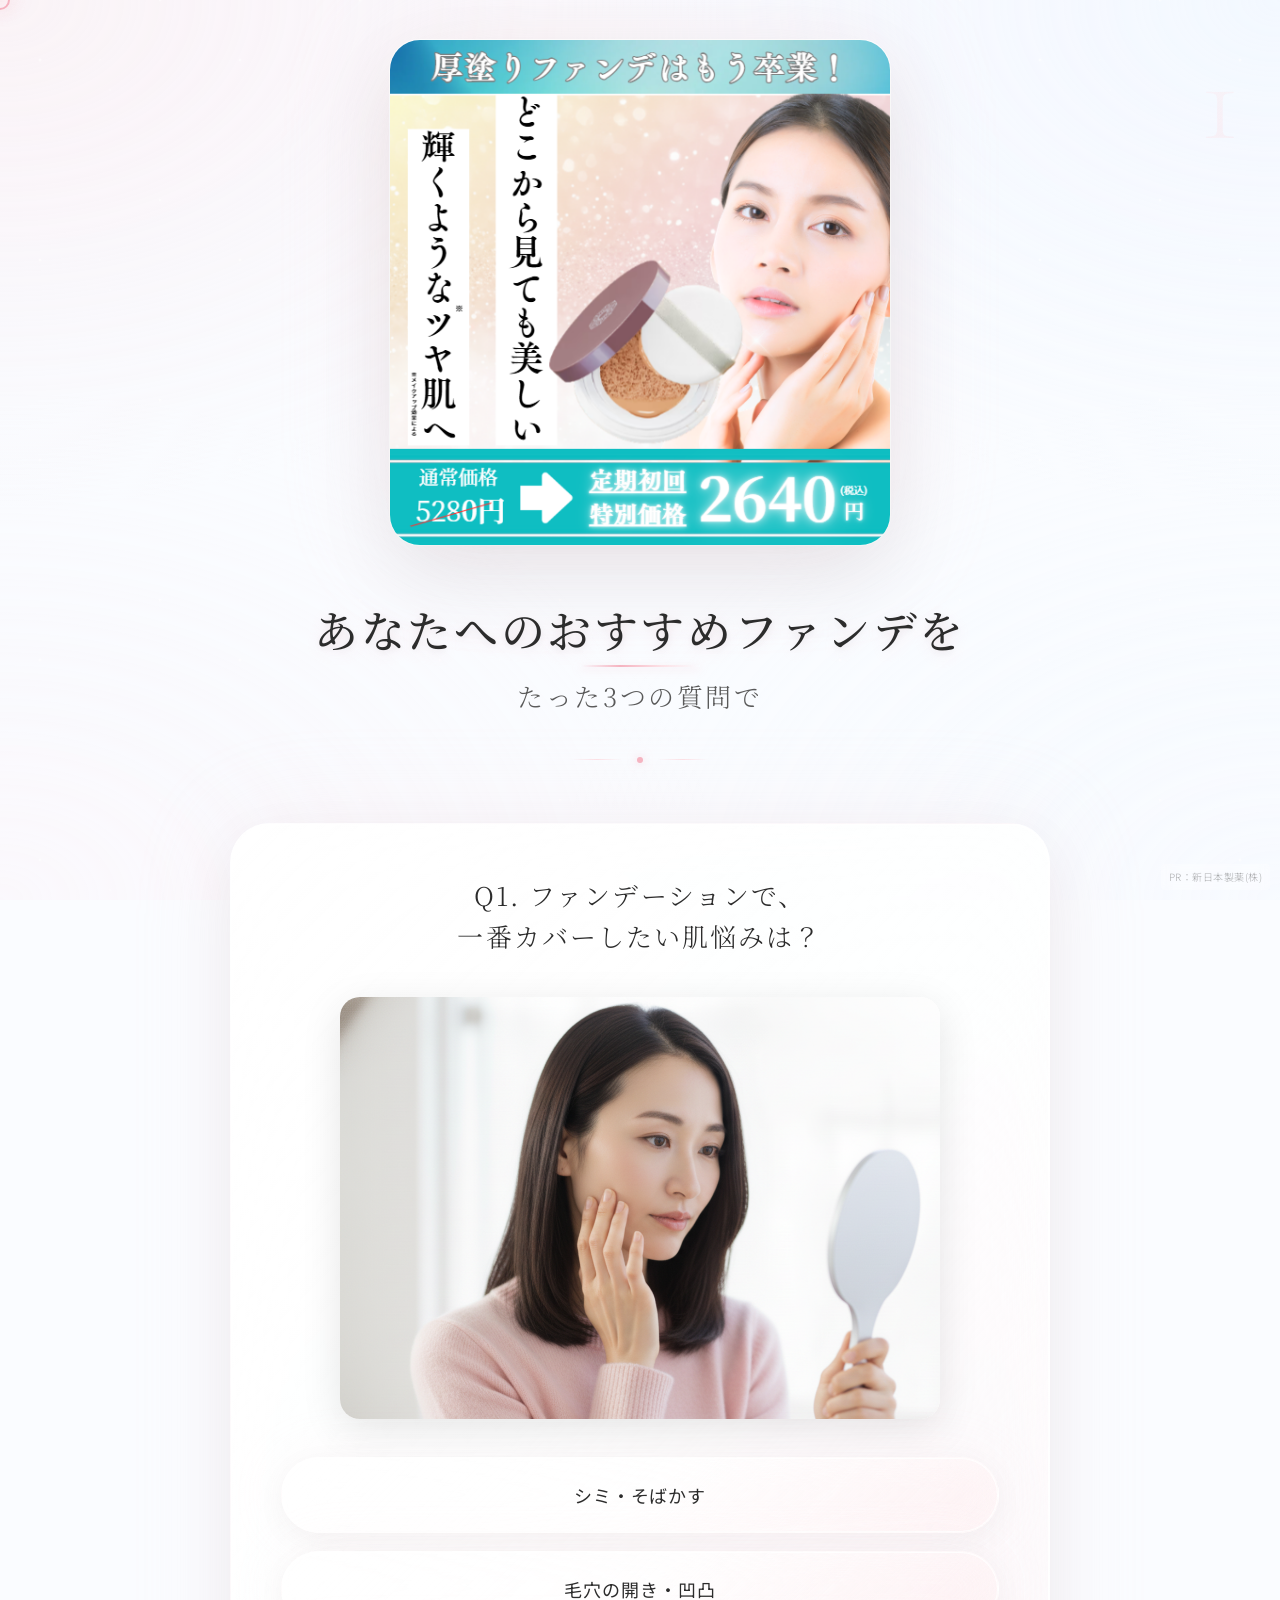
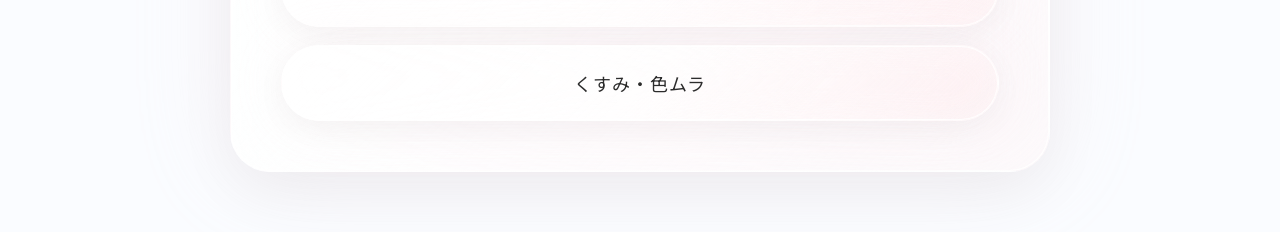
==== commit c7f534b4: "スマホ版でメインコピーを改行 - 「あなたへのおすすめファンデを」を「ファンデを」の前で改行 - スマホ版（768px以下）のみ改行を表示  🤖 Generated with [Claude Code" ====
--- a/index.html
+++ b/index.html
@@ -38,7 +38,7 @@
                 </div>
                 <div class="main-copy-container">
                     <h1 class="main-copy">
-                        <span class="copy-line1">あなたへのおすすめファンデを</span>
+                        <span class="copy-line1">あなたへのおすすめ<br class="sp-only">ファンデを</span>
                         <span class="copy-line2">たった3つの質問で</span>
                     </h1>
                     <div class="copy-decoration">
--- a/styles.css
+++ b/styles.css
@@ -597,6 +597,11 @@
     max-width: 350px;
 }
 
+/* スマホのみ表示される改行 */
+.sp-only {
+    display: none;
+}
+
 .options {
     display: flex;
     flex-direction: column;
@@ -872,10 +877,14 @@
 }
 
 @media (max-width: 768px) {
+    .sp-only {
+        display: inline;
+    }
+
     .section {
         padding: 30px 0 50px 0;
     }
-    
+
     .container {
         padding: 0 20px;
     }
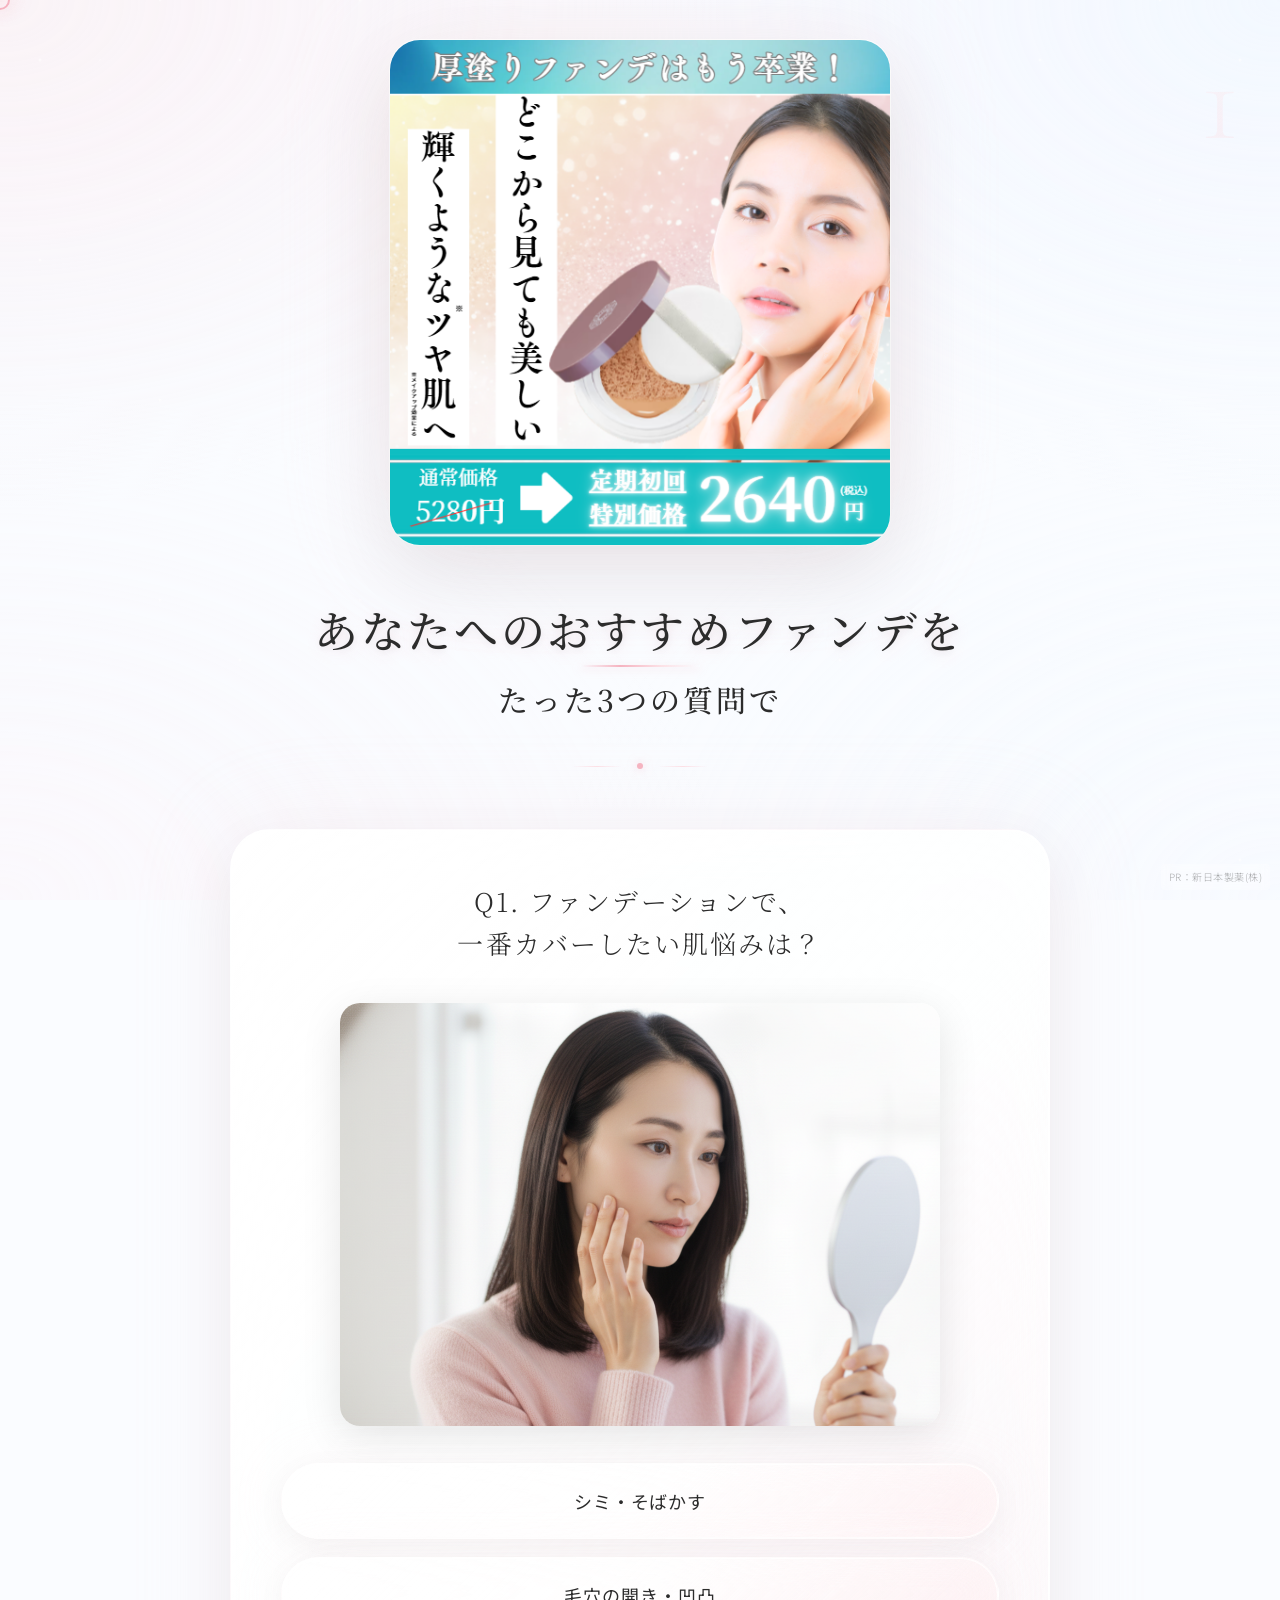
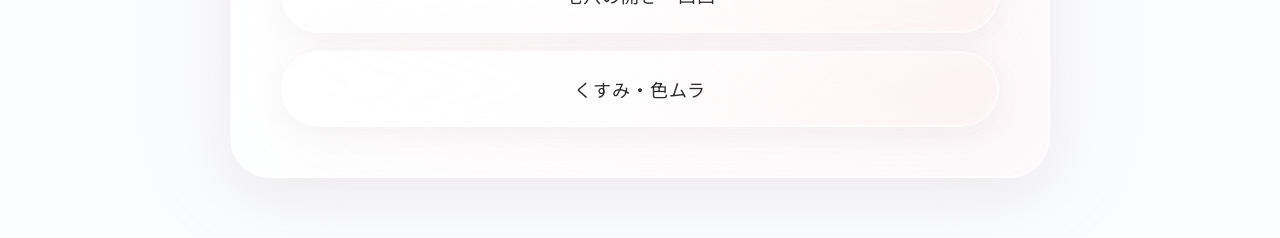
==== commit abb779a0: "スマホ版でQ3の長い選択肢を改行 - 「肌悩みをカバーしながらも血色感がプラスされた肌」を改行 - 「血色感がプラスされた肌」の前で改行（スマホのみ）  🤖 Generated with [Claud" ====
--- a/index.html
+++ b/index.html
@@ -116,7 +116,7 @@
                             <span class="option-label">なめらかで均一な陶器肌</span>
                         </button>
                         <button class="option-button q3-c" data-answer="C" onclick="selectAnswer(3, 'C')">
-                            <span class="option-label">肌悩みをカバーしながらも血色感がプラスされた肌</span>
+                            <span class="option-label">肌悩みをカバーしながらも<br class="sp-only">血色感がプラスされた肌</span>
                         </button>
                     </div>
                 </div>
--- a/styles.css
+++ b/styles.css
@@ -325,13 +325,13 @@
 
 .copy-line2 {
     display: block;
-    font-size: clamp(20px, 3vw, 26px);
-    font-weight: 300;
+    font-size: clamp(22px, 3.5vw, 30px);
+    font-weight: 500;
     letter-spacing: 0.1em;
     opacity: 0;
     animation: fadeInLeft 0.8s ease-out 0.9s forwards;
     position: relative;
-    color: var(--text-secondary);
+    color: var(--text-primary);
     margin-top: 20px;
 }
 
